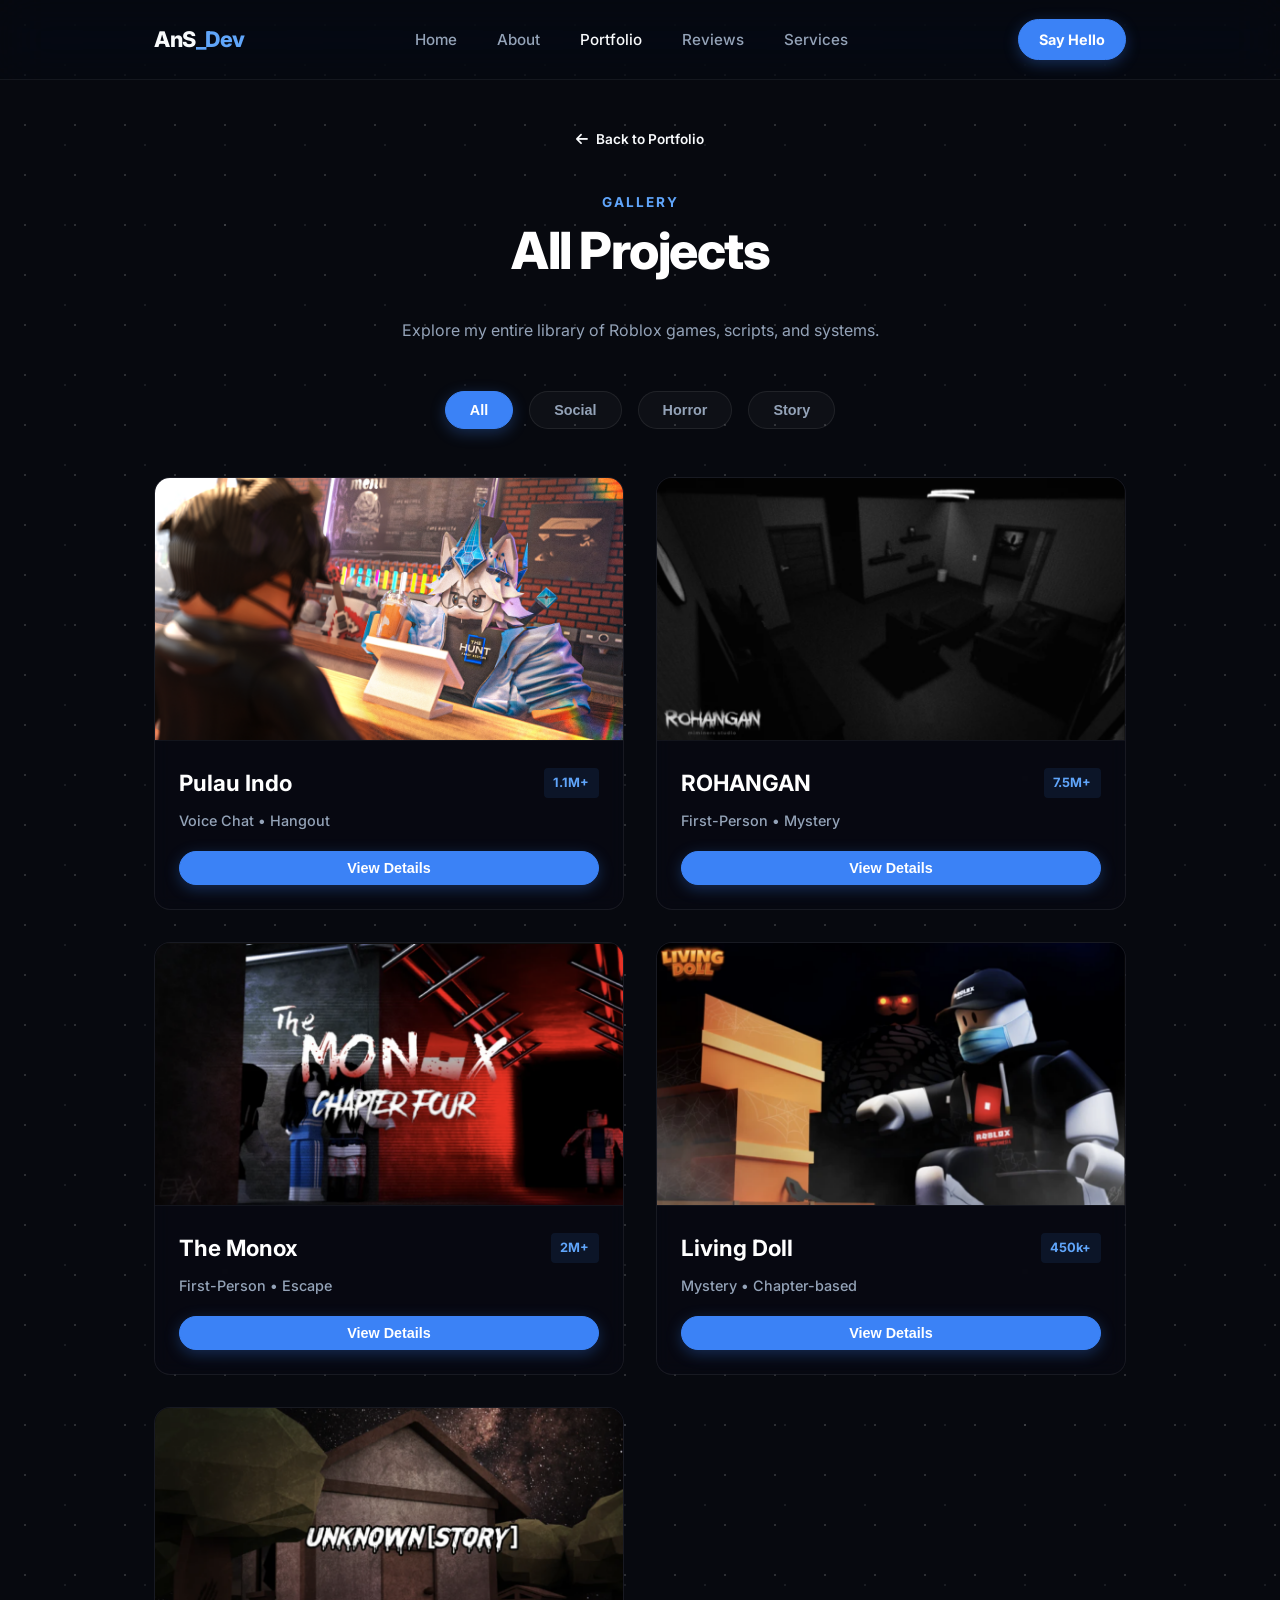
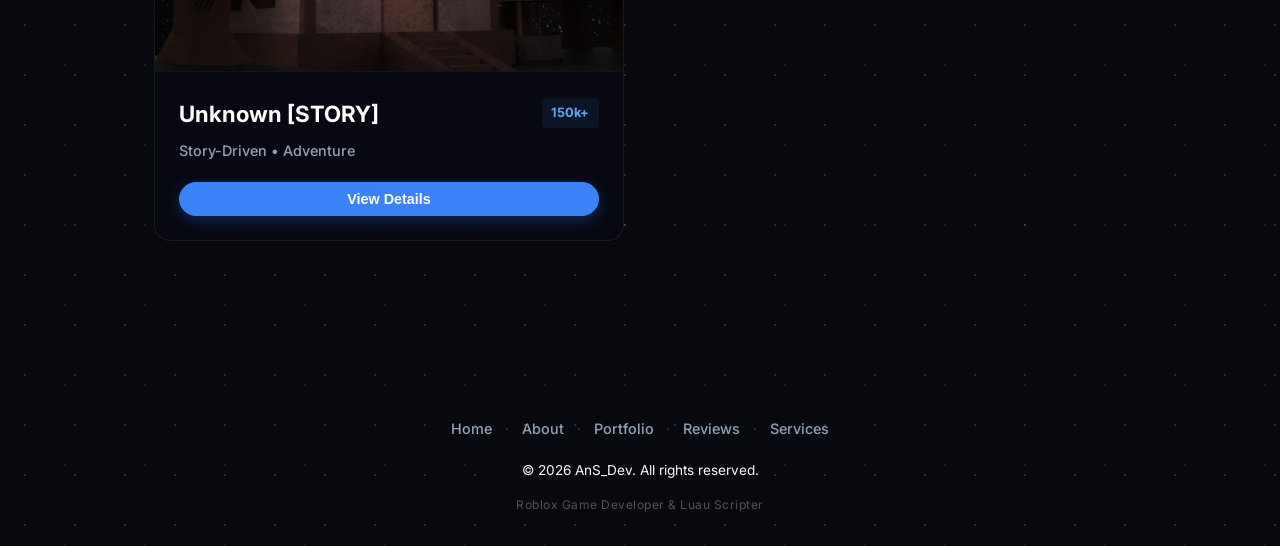
==== projects.html @ 142c3f72 "Add files via upload" ====
<!DOCTYPE html>
<html lang="en">

<head>
  <meta charset="UTF-8">
  <meta name="viewport" content="width=device-width, initial-scale=1.0">
  <title>All Projects | AnS_Dev</title>

  <link rel="preconnect" href="https://fonts.googleapis.com">
  <link rel="preconnect" href="https://fonts.gstatic.com" crossorigin>
  <link href="https://fonts.googleapis.com/css2?family=Inter:wght@400;500;600;700;800;900&display=swap" rel="stylesheet">
  <link rel="stylesheet" href="https://cdnjs.cloudflare.com/ajax/libs/font-awesome/6.5.2/css/all.min.css">

  <link rel="stylesheet" href="css/variables.css">
  <link rel="stylesheet" href="css/base.css">
  <link rel="stylesheet" href="css/components.css">
  <link rel="stylesheet" href="css/about.css">
  <link rel="stylesheet" href="css/portfolio.css">
</head>

<body>

  <!-- Sleek iOS Glass Navigation Always On -->
  <header id="site-header" class="scrolled"> <!-- Force scrolled appearance -->
    <div class="container nav-container">
      <a href="index.html" class="logo">AnS<span>_Dev</span></a>
      <nav>
        <ul class="nav-links">
          <li><a href="index.html#home">Home</a></li>
          <li><a href="index.html#about">About</a></li>
          <li><a href="index.html#portfolio" class="active">Portfolio</a></li>
          <li><a href="index.html#reputation">Reviews</a></li>
          <li><a href="index.html#services">Services</a></li>
        </ul>
      </nav>
      <div class="nav-actions" style="display: flex; align-items: center; gap: 1rem;">
        <a href="index.html#contact" class="btn btn-primary">Say Hello</a>

        <!-- Unique Mobile Menu Toggle -->
        <button class="mobile-toggle-btn" id="mobile-toggle-btn" aria-label="Toggle Menu">
          <span class="toggle-line toggle-line-top"></span>
          <span class="toggle-line toggle-line-bottom"></span>
        </button>
      </div>
    </div>
  </header>

  <!-- Mobile Glass Overlay Menu -->
  <div class="mobile-glass-menu" id="mobile-glass-menu">
    <div class="mobile-nav-container">
      <a href="index.html#home" class="mobile-nav-item">Home</a>
      <a href="index.html#about" class="mobile-nav-item">About</a>
      <a href="index.html#portfolio" class="mobile-nav-item active">Portfolio</a>
      <a href="index.html#reputation" class="mobile-nav-item">Reviews</a>
      <a href="index.html#services" class="mobile-nav-item">Services</a>
    </div>
  </div>

  <main style="padding-top: var(--nav-height);"> <!-- Offset header -->
    
    <!-- Portfolio / Projects Full Section -->
    <section id="portfolio" class="portfolio-section" style="padding: 2.5rem 0 4rem;">
      <div class="container">
        
        <div style="text-align: center; margin-bottom: 3rem; display: flex; flex-direction: column; align-items: center;">
          <a href="index.html#portfolio" class="btn btn-outline" style="margin-bottom: 2rem; border-radius: 50px; padding: 0.5rem 1.2rem; font-size: 0.85rem; display: inline-flex; align-items: center; gap: 0.5rem;">
            <i class="fas fa-arrow-left"></i> Back to Portfolio
          </a>
          <h4 class="section-eyebrow">GALLERY</h4>
          <h2 class="section-title-modern">All Projects</h2>
          <p style="color: var(--text-muted); margin-top: 0.5rem;">Explore my entire library of Roblox games, scripts, and systems.</p>
        </div>
        
        <!-- Filter Bar -->
        <div class="portfolio-filters" id="ui-portfolio-filters">
          <!-- Digenerate oleh app.js -->
        </div>

        <!-- Project Grid -->
        <div class="portfolio-grid" id="ui-portfolio-grid">
          <!-- Digenerate oleh app.js -->
        </div>

        <!-- Pagination Bar -->
        <div class="pagination-controls" id="ui-pagination-controls">
          <!-- Digenerate oleh app.js -->
        </div>

      </div>
    </section>

  </main>

  <!-- === Glassmorphism Project Modal === -->
  <div class="project-modal-overlay" id="project-modal">
    <div class="glass-panel project-modal-content">
      <button class="modal-close-btn" id="modal-close-btn" aria-label="Close">&times;</button>
      
      <div class="modal-body">
        <!-- Left: Image -->
        <div class="modal-img-wrapper">
          <img id="modal-img" src="" alt="Project">
        </div>
        
        <!-- Right: Text Content -->
        <div class="modal-info">
          <div class="modal-header-text">
            <h2 id="modal-title" class="section-title-modern" style="margin-bottom: 0.5rem; font-size: 2.2rem;">Title</h2>
            <div id="modal-tags" class="about-skills-container" style="justify-content: flex-start; margin-bottom: 1.5rem; gap: 0.6rem; display: flex;"></div>
          </div>
          
          <div class="modal-scroll-area">
            <h4 class="modal-subheading">About the Project</h4>
            <p id="modal-desc" class="modal-p-text" style="color: var(--text-muted); line-height: 1.6; font-size: 0.95rem; margin-bottom: 1.5rem;"></p>
            
            <h4 class="modal-subheading">My Contributions</h4>
            <ul id="modal-contributions" class="modal-list" style="list-style: none; padding: 0;"></ul>
          </div>
          
          <div class="modal-actions" style="margin-top: 2rem;">
            <a href="#" id="modal-link" target="_blank" class="btn btn-primary" style="width: 100%;">Play on Roblox</a>
          </div>
        </div>
      </div>
    </div>
  </div>

  <!-- Clean Footer Section -->
  <footer class="site-footer">
    <div class="container footer-content">
      <div class="footer-links">
        <a href="index.html#home">Home</a><span class="dot">&middot;</span>
        <a href="index.html#about">About</a><span class="dot">&middot;</span>
        <a href="index.html#portfolio">Portfolio</a><span class="dot">&middot;</span>
        <a href="index.html#reputation">Reviews</a><span class="dot">&middot;</span>
        <a href="index.html#services">Services</a>
      </div>
      <p class="footer-copyright">
        &copy; <span id="current-year">20XX </span> AnS_Dev. All rights reserved.
      </p>
      <p class="footer-disclaimer">
        Roblox Game Developer & Luau Scripter
      </p>
    </div>
  </footer>

  <script src="js/config.js"></script>
  <script src="js/app.js"></script>
</body>
</html>
---- css/variables.css ----
:root {
  --font-sans: 'Inter', -apple-system, BlinkMacSystemFont, "Segoe UI", Roboto, sans-serif;
  
  /* OpenClaw Inspired Very Dark / Minimal Palette */
  --bg-dark: #07090f; /* Very dark navy, almost black */
  --bg-card: rgba(255, 255, 255, 0.02);
  --bg-card-hover: rgba(255, 255, 255, 0.04);
  
  /* Borders */
  --border-color: rgba(255, 255, 255, 0.08); /* Very faint white line */
  --border-glow: rgba(59, 130, 246, 0.4); /* Blue glow */
  
  /* Accents */
  --primary: #3b82f6; 
  --primary-glow: #60a5fa; 
  
  /* Text */
  --text-main: #f8fafc; /* Crisp clear white */
  --text-muted: #94a3b8; /* Slate gray */
  
  /* Utilities */
  --nav-height: 80px;
  --radius-sm: 8px;
  --radius-md: 16px;
  --radius-pill: 9999px; /* OpenClaw uses rounded pills heavily */
  
  --transition-normal: 0.25s ease;
}
---- css/base.css ----
* {
  margin: 0;
  padding: 0;
  box-sizing: border-box;
}

html {
  scroll-behavior: smooth;
  scroll-padding-top: calc(var(--nav-height) + 1rem);
}

::selection {
  background: var(--primary);
  color: #050812;
  -webkit-text-fill-color: #050812;
}

body {
  font-family: var(--font-sans);
  background-color: var(--bg-dark);
  color: var(--text-main);
  line-height: 1.6;
  font-size: 16px;
  overflow-x: hidden;

  /* Starry 'space' dot background matching reference */
  background-image:
    radial-gradient(rgba(255, 255, 255, 0.15) 1px, transparent 1px),
    radial-gradient(rgba(255, 255, 255, 0.08) 1px, transparent 1px);
  background-size: 50px 50px, 80px 80px;
  background-position: 0 0, 25px 25px;
}

.container {
  max-width: 1100px;
  margin: 0 auto;
  padding: 0 5%;
}

a {
  text-decoration: none;
  color: inherit;
}

img {
  max-width: 100%;
  display: block;
}

ul {
  list-style: none;
}
---- css/components.css ----
/* UI Components */

/* --- Clean Glassmorphism --- */
.glass-panel {
  background: rgba(8, 11, 25, 0.25);
  backdrop-filter: blur(8px);
  -webkit-backdrop-filter: blur(8px);
  border: 1px solid rgba(255, 255, 255, 0.07);
  border-radius: var(--radius-md);
  transition: all var(--transition-normal);
  padding: 1.5rem;
}

.glass-panel:hover {
  background: rgba(8, 11, 25, 0.35);
  border-color: rgba(59, 130, 246, 0.2);
}

/* --- Navigation Bar --- */
/* iOS-style Frosted Glass Effect Always On */
header {
  position: fixed;
  top: 0;
  left: 0;
  width: 100%;
  height: var(--nav-height);
  z-index: 1000;
  display: flex;
  align-items: center;

  background: rgba(7, 9, 15, 0.35);
  /* Transparency */
  backdrop-filter: blur(24px) saturate(180%);
  -webkit-backdrop-filter: blur(24px) saturate(180%);
  border-bottom: 1px solid rgba(255, 255, 255, 0.06);

  transition: all var(--transition-normal);
}

/* Optional slight darkening on scroll, handled smoothly */
header.scrolled {
  background: rgba(7, 9, 15, 0.6);
  border-bottom: 1px solid rgba(255, 255, 255, 0.1);
  box-shadow: 0 4px 30px rgba(0, 0, 0, 0.3);
}

.nav-container {
  display: flex;
  justify-content: space-between;
  align-items: center;
  width: 100%;
  height: 100%;
}

.logo {
  font-size: 1.35rem;
  font-weight: 800;
  color: var(--text-main);
  letter-spacing: -0.5px;
}

.logo span {
  color: var(--primary-glow);
}

.nav-links {
  display: flex;
  gap: 2.5rem;
}

.nav-links a {
  font-size: 0.95rem;
  font-weight: 500;
  color: var(--text-muted);
  transition: color var(--transition-normal);
}

.nav-links a:hover,
.nav-links a.active {
  color: var(--text-main);
}

/* Basic Responsive Nav CSS */
@media (max-width: 900px) {
  .nav-links {
    display: none;
  }
}

/* --- Mobile Menu Toggle (Unique Asymmetrical Style) --- */
.mobile-toggle-btn {
  display: none;
  /* Hidden on desktop */
  flex-direction: column;
  justify-content: center;
  align-items: flex-end;
  /* Align right */
  gap: 6px;
  width: 40px;
  height: 40px;
  background: rgba(255, 255, 255, 0.05);
  /* Slight pill shape for button */
  border: 1px solid rgba(255, 255, 255, 0.05);
  border-radius: 50%;
  /* Circle button */
  cursor: pointer;
  z-index: 2000;
  /* Above overlay */
  transition: all 0.3s ease;
  padding: 0 10px;
}

.mobile-toggle-btn:hover {
  background: rgba(255, 255, 255, 0.1);
}

.toggle-line {
  display: block;
  height: 2px;
  background-color: #fff;
  border-radius: 2px;
  transition: all 0.4s cubic-bezier(0.68, -0.6, 0.32, 1.6);
  /* Bouncy transition */
}

/* Top line is longer */
.toggle-line-top {
  width: 100%;
}

/* Bottom line is shorter */
.toggle-line-bottom {
  width: 60%;
}

/* Active Menu State for Toggle */
.mobile-toggle-btn.active .toggle-line-top {
  transform: translateY(4px) rotate(45deg);
  width: 100%;
}

.mobile-toggle-btn.active .toggle-line-bottom {
  transform: translateY(-4px) rotate(-45deg);
  width: 100%;
  /* Expands to match */
}

/* --- Mobile Glass Overlay Menu --- */
.mobile-glass-menu {
  position: fixed;
  top: 0;
  left: 0;
  width: 100vw;
  height: 100vh;
  background: rgba(5, 8, 18, 0.85);
  /* Dark tint */
  backdrop-filter: blur(20px);
  -webkit-backdrop-filter: blur(20px);
  z-index: 1500;
  display: flex;
  flex-direction: column;
  justify-content: center;
  align-items: center;
  opacity: 0;
  visibility: hidden;
  transition: all 0.4s cubic-bezier(0.4, 0, 0.2, 1);
  transform: translateY(-20px);
  /* Slight slide down effect */
}

.mobile-glass-menu.open {
  opacity: 1;
  visibility: visible;
  transform: translateY(0);
}

.mobile-nav-container {
  display: flex;
  flex-direction: column;
  gap: 2rem;
  text-align: center;
}

.mobile-nav-item {
  font-size: 2rem;
  font-weight: 700;
  color: var(--text-muted);
  text-decoration: none;
  letter-spacing: -1px;
  transition: all 0.3s ease;
  position: relative;
}

.mobile-nav-item:hover,
.mobile-nav-item.active {
  color: #fff;
  transform: scale(1.05);
  /* Modern scaling */
}

/* Show toggle on mobile screens */
@media (max-width: 900px) {
  .mobile-toggle-btn {
    display: flex;
  }
}

/* --- Footer --- */
.site-footer {
  padding: 4rem 0 2rem;
  background: transparent;
  border-top: none;
  text-align: center;
}

.footer-content {
  display: flex;
  flex-direction: column;
  align-items: center;
  gap: 0.8rem;
}

.footer-links {
  display: flex;
  align-items: center;
  flex-wrap: wrap;
  justify-content: center;
  gap: 0.8rem;
  margin-bottom: 0.5rem;
}

.footer-links a {
  color: var(--text-muted);
  font-size: 0.9rem;
  text-decoration: none;
  font-weight: 500;
  transition: color var(--transition-normal);
}

.footer-links a:hover {
  color: var(--primary);
}

.footer-links .dot {
  color: rgba(255, 255, 255, 0.2);
  font-size: 0.9rem;
}

.footer-copyright {
  color: var(--text-main);
  font-size: 0.85rem;
}

.footer-disclaimer {
  color: rgba(255, 255, 255, 0.3);
  font-size: 0.75rem;
  letter-spacing: 0.5px;
}

/* --- Buttons & Pills --- */
.btn {
  display: inline-flex;
  align-items: center;
  justify-content: center;
  padding: 0.5rem 1.25rem;
  border-radius: var(--radius-pill);
  font-size: 0.9rem;
  font-weight: 600;
  transition: all var(--transition-normal);
  border: 1px solid transparent;
  cursor: pointer;
}

.btn-primary {
  background: var(--primary);
  /* Solid blue */
  border-color: var(--primary);
  color: #ffffff;
  box-shadow: 0 4px 15px rgba(59, 130, 246, 0.3);
  /* Subtle matching glow */
  font-weight: 700;
}

.btn-primary:hover {
  background: #2563eb;
  /* Slightly darker/vibrant */
  border-color: #2563eb;
  box-shadow: 0 6px 20px rgba(59, 130, 246, 0.5);
  /* Stronger glow */
  transform: translateY(-1px);
}

/* --- Social Pills --- */
.social-pill {
  display: inline-flex;
  align-items: center;
  background: rgba(255, 255, 255, 0.03);
  border: 1px solid var(--border-color);
  border-radius: var(--radius-pill);
  padding: 0.5rem 1rem;
  font-size: 0.85rem;
  color: var(--text-muted);
  font-weight: 500;
  gap: 0.6rem;
  transition: all var(--transition-normal);
  text-decoration: none;
}

.social-pill:hover {
  border-color: var(--border-glow);
  background: rgba(59, 130, 246, 0.05);
  /* very faint primary tint */
  color: var(--text-main);
  transform: translateY(-2px);
  box-shadow: 0 4px 15px rgba(59, 130, 246, 0.15);
}

.social-pill svg {
  width: 14px;
  height: 14px;
  fill: currentColor;
}

.social-pill i {
  font-size: 14px;
}
---- css/about.css ----
/* About Section */
.about-section {
  padding: 6rem 0;
  min-height: 80vh;
  display: flex;
  align-items: center;
}

.about-bento-grid {
  display: grid;
  grid-template-columns: 340px 1fr;
  gap: 2rem;
}

/* Left Card: Image & Tags */
.about-image-card {
  padding: 2.2rem;
  display: flex;
  flex-direction: column;
  justify-content: flex-start;
  align-items: center;
  gap: 1.5rem;
}

.about-img-wrapper {
  width: 100%;
  aspect-ratio: 1/1;
  border-radius: var(--radius-md);
  overflow: hidden;
  position: relative;
  box-shadow: 0 10px 30px rgba(0, 0, 0, 0.4);
  border: 1px solid rgba(59, 130, 246, 0.15);
}

.about-img-wrapper img {
  width: 100%;
  height: 100%;
  object-fit: cover;
  display: block;
  transition: transform var(--transition-normal);
}

.about-image-card:hover .about-img-wrapper img {
  transform: scale(1.05);
}

/* Right Card: Content */
.about-content-card {
  padding: 3rem;
  display: flex;
  flex-direction: column;
  justify-content: flex-start;
}

.section-eyebrow {
  font-size: 0.85rem;
  color: var(--primary-glow);
  font-weight: 700;
  letter-spacing: 2px;
  text-transform: uppercase;
  margin-bottom: 0.5rem;
}

.section-title-modern {
  font-size: 3.2rem;
  font-weight: 800;
  color: #fff;
  margin-bottom: 2rem;
  letter-spacing: -1.5px;
  line-height: 1.1;
}

.about-text-container p {
  font-size: 1.05rem;
  color: var(--text-muted);
  line-height: 1.8;
  margin-bottom: 1.5rem;
}

.about-text-container p strong {
  color: #fff;
  font-weight: 700;
}

.about-skills-container {
  display: flex;
  flex-wrap: wrap;
  justify-content: center;
  gap: 0.5rem;
  margin-bottom: 0.5rem;
}

.skill-badge {
  background: rgba(255, 255, 255, 0.04);
  border: 1px solid rgba(255, 255, 255, 0.08);
  padding: 0.4rem 1rem;
  border-radius: 999px;
  font-size: 0.75rem;
  font-weight: 500;
  color: var(--text-main);
  transition: all var(--transition-normal);
  cursor: default;
}

.skill-badge:hover {
  border-color: rgba(59, 130, 246, 0.5);
  background: rgba(59, 130, 246, 0.1);
  color: #ffffff;
  transform: translateY(-2px);
  box-shadow: 0 5px 15px rgba(59, 130, 246, 0.15);
}

/* --- Responsive Adjustments --- */
@media (max-width: 900px) {
  .about-bento-grid {
    grid-template-columns: 1fr;
  }

  .about-image-card {
    max-width: 400px;
    margin: 0 auto;
  }

  .about-content-card {
    padding: 2.5rem;
  }

  .section-title-modern {
    font-size: 2.5rem;
  }
}

@media (max-width: 480px) {
  .about-section {
    padding: 4rem 0;
  }

  .about-content-card {
    padding: 1.5rem;
  }

  .section-title-modern {
    font-size: 2.2rem;
  }
}
---- css/portfolio.css ----
/* PORTFOLIO GRID & CARDS */

.portfolio-filters {
  display: flex;
  justify-content: center;
  flex-wrap: wrap;
  gap: 1rem;
  margin-bottom: 3rem;
}

.filter-btn {
  background: rgba(255, 255, 255, 0.03);
  border: 1px solid rgba(255, 255, 255, 0.08);
  padding: 0.6rem 1.5rem;
  border-radius: 999px;
  color: var(--text-muted);
  font-weight: 600;
  font-size: 0.9rem;
  cursor: pointer;
  transition: all 0.3s ease;
}

.filter-btn:hover {
  background: rgba(255, 255, 255, 0.08);
  color: #fff;
}

.filter-btn.active {
  background: var(--primary);
  border-color: var(--primary);
  color: #fff;
  box-shadow: 0 4px 15px rgba(59, 130, 246, 0.3);
}

.portfolio-grid {
  display: grid;
  grid-template-columns: repeat(2, 1fr);
  gap: 2rem;
  margin-bottom: 3rem;
}

.project-card {
  display: flex;
  flex-direction: column;
  padding: 0;
  overflow: hidden;
  cursor: pointer;
}

.project-card-content {
  padding: 1.5rem;
  display: flex;
  flex-direction: column;
  flex: 1;
}

.project-thumb {
  width: 100%;
  aspect-ratio: 16/9;
  overflow: hidden;
  border-bottom: 1px solid rgba(255, 255, 255, 0.05);
}

.project-thumb img {
  width: 100%;
  height: 100%;
  object-fit: cover;
  transition: transform 0.5s ease;
}

.project-card:hover .project-thumb img {
  transform: scale(1.08);
}

.project-title {
  font-size: 1.4rem;
  font-weight: 700;
  color: #fff;
  margin-bottom: 0.5rem;
  display: flex;
  justify-content: space-between;
  align-items: center;
}

.project-visits {
  font-size: 0.8rem;
  color: var(--primary-glow);
  background: rgba(59, 130, 246, 0.1);
  padding: 0.3rem 0.6rem;
  border-radius: 4px;
  font-weight: 700;
}

.project-genre {
  color: var(--text-muted);
  font-size: 0.9rem;
  font-weight: 500;
  margin-bottom: 1.2rem;
}

/* === GLASS MODAL === */

.project-modal-overlay {
  position: fixed;
  top: 0;
  left: 0;
  width: 100vw;
  height: 100vh;
  background: rgba(5, 8, 18, 0.85);
  backdrop-filter: blur(12px);
  -webkit-backdrop-filter: blur(12px);
  z-index: 3000;
  display: flex;
  justify-content: center;
  align-items: center;
  opacity: 0;
  visibility: hidden;
  transition: all 0.3s ease;
}

.project-modal-overlay.open {
  opacity: 1;
  visibility: visible;
}

.project-modal-content {
  width: 90%;
  max-width: 900px;
  max-height: 90vh;
  position: relative;
  display: flex;
  flex-direction: column;
  transform: scale(0.95) translateY(20px);
  transition: all 0.4s cubic-bezier(0.175, 0.885, 0.32, 1.275);
  overflow: hidden;
  padding: 0;
}

.project-modal-overlay.open .project-modal-content {
  transform: scale(1) translateY(0);
}

.modal-close-btn {
  position: absolute;
  top: 1rem;
  right: 1.5rem;
  background: transparent;
  border: none;
  color: rgba(255, 255, 255, 0.5);
  font-size: 2.5rem;
  cursor: pointer;
  z-index: 10;
  transition: color 0.3s ease;
  line-height: 1;
}

.modal-close-btn:hover {
  color: #fff;
}

.modal-body {
  display: grid;
  grid-template-columns: 1fr 1fr;
  height: 100%;
}

.modal-img-wrapper {
  background: #000;
}

.modal-img-wrapper img {
  width: 100%;
  height: 100%;
  object-fit: cover;
  opacity: 0.85;
}

.modal-info {
  padding: 3rem 2.5rem;
  display: flex;
  flex-direction: column;
  max-height: 90vh;
}

.modal-scroll-area {
  flex: 1;
  overflow-y: auto;
  padding-right: 1rem;
}

/* Custom Scrollbar for Modal */
.modal-scroll-area::-webkit-scrollbar {
  width: 6px;
}

.modal-scroll-area::-webkit-scrollbar-track {
  background: rgba(255, 255, 255, 0.02);
}

.modal-scroll-area::-webkit-scrollbar-thumb {
  background: rgba(255, 255, 255, 0.1);
  border-radius: 10px;
}

.modal-subheading {
  font-size: 0.9rem;
  color: var(--primary-glow);
  text-transform: uppercase;
  letter-spacing: 2px;
  margin-bottom: 0.8rem;
  font-weight: 700;
}

.modal-p-text {
  color: var(--text-muted);
  font-size: 0.95rem;
  line-height: 1.7;
}

.modal-list {
  list-style: none;
  padding: 0;
}

.modal-list li {
  color: var(--text-main);
  font-size: 0.95rem;
  line-height: 1.6;
  margin-bottom: 0.8rem;
  padding-left: 1.5rem;
  position: relative;
}

.modal-list li::before {
  content: "▹";
  color: var(--primary);
  position: absolute;
  left: 0;
  top: 0;
  font-size: 1.2rem;
}

/* === MARQUEE CONVEYER BELT (Home Page) === */

.view-all-link {
  color: var(--primary-glow);
  font-size: 0.95rem;
  font-weight: 600;
  text-decoration: none;
  transition: all 0.3s ease;
  display: inline-flex;
  align-items: center;
  gap: 0.5rem;
}

.view-all-link:hover {
  color: #fff;
  transform: translateX(4px);
}

.marquee-track-container {
  width: 100%;
  overflow: hidden;
  position: relative;
  /* fade out edges slightly */
  mask-image: linear-gradient(to right, transparent, black 5%, black 95%, transparent);
  -webkit-mask-image: linear-gradient(to right, transparent, black 10%, black 90%, transparent);
  padding: 1rem 0 3rem;
}

.marquee-track {
  display: flex;
  gap: 1.5rem;
  width: max-content;
  animation: scrollMarquee 45s linear infinite;
}

.marquee-track.track-reverse {
  animation: scrollMarqueeReverse 45s linear infinite;
}

.marquee-track:hover {
  animation-play-state: paused !important;
  /* Smooth individual hover stop */
}

@keyframes scrollMarquee {
  0% {
    transform: translateX(0);
  }

  100% {
    transform: translateX(-50%);
  }

  /* Animates half way (over duplicated items) */
}

@keyframes scrollMarqueeReverse {
  0% {
    transform: translateX(-50%);
  }

  100% {
    transform: translateX(0);
  }
}

.marquee-track .project-card {
  width: 320px;
  flex-shrink: 0;
  transition: transform 0.4s cubic-bezier(0.175, 0.885, 0.32, 1.275);
}

.marquee-track .project-card:hover {
  transform: scale(1.03);
}

/* Mobile Adjustments */
@media (max-width: 900px) {
  .portfolio-grid {
    grid-template-columns: repeat(2, 1fr);
    gap: 1rem;
  }

  .project-card-content {
    padding: 1rem;
  }

  .project-title {
    font-size: 1.1rem;
    flex-direction: column;
    align-items: flex-start;
    gap: 0.5rem;
  }

  .project-btn-mobile {
    padding: 0.5rem 1rem;
    font-size: 0.8rem;
  }

  .marquee-track-container {
    mask-image: none;
    -webkit-mask-image: none;
  }

  .modal-body {
    grid-template-columns: 1fr;
    overflow-y: auto;
    /* Scroll the whole modal on mobile */
  }

  .modal-img-wrapper {
    height: 250px;
  }

  .modal-info {
    padding: 2rem 1.5rem;
    max-height: none;
    /* Let it stretch */
  }

  .modal-scroll-area {
    overflow-y: visible;
    /* Disable inner scroll on mobile */
  }
}

/* === PAGINATION === */
.pagination-controls {
  display: flex;
  justify-content: center;
  align-items: center;
  gap: 0.5rem;
  margin-top: 2rem;
}

.page-btn {
  background: rgba(255, 255, 255, 0.03);
  border: 1px solid rgba(255, 255, 255, 0.1);
  color: var(--text-muted);
  width: 40px;
  height: 40px;
  border-radius: 8px;
  display: flex;
  justify-content: center;
  align-items: center;
  font-weight: 600;
  cursor: pointer;
  transition: all 0.3s ease;
}

.page-btn:hover:not(:disabled) {
  background: rgba(255, 255, 255, 0.08);
  color: #fff;
}

.page-btn.active {
  background: var(--primary);
  border-color: var(--primary);
  color: #fff;
  box-shadow: 0 4px 15px rgba(59, 130, 246, 0.3);
}

.page-btn:disabled {
  opacity: 0.3;
  cursor: not-allowed;
}
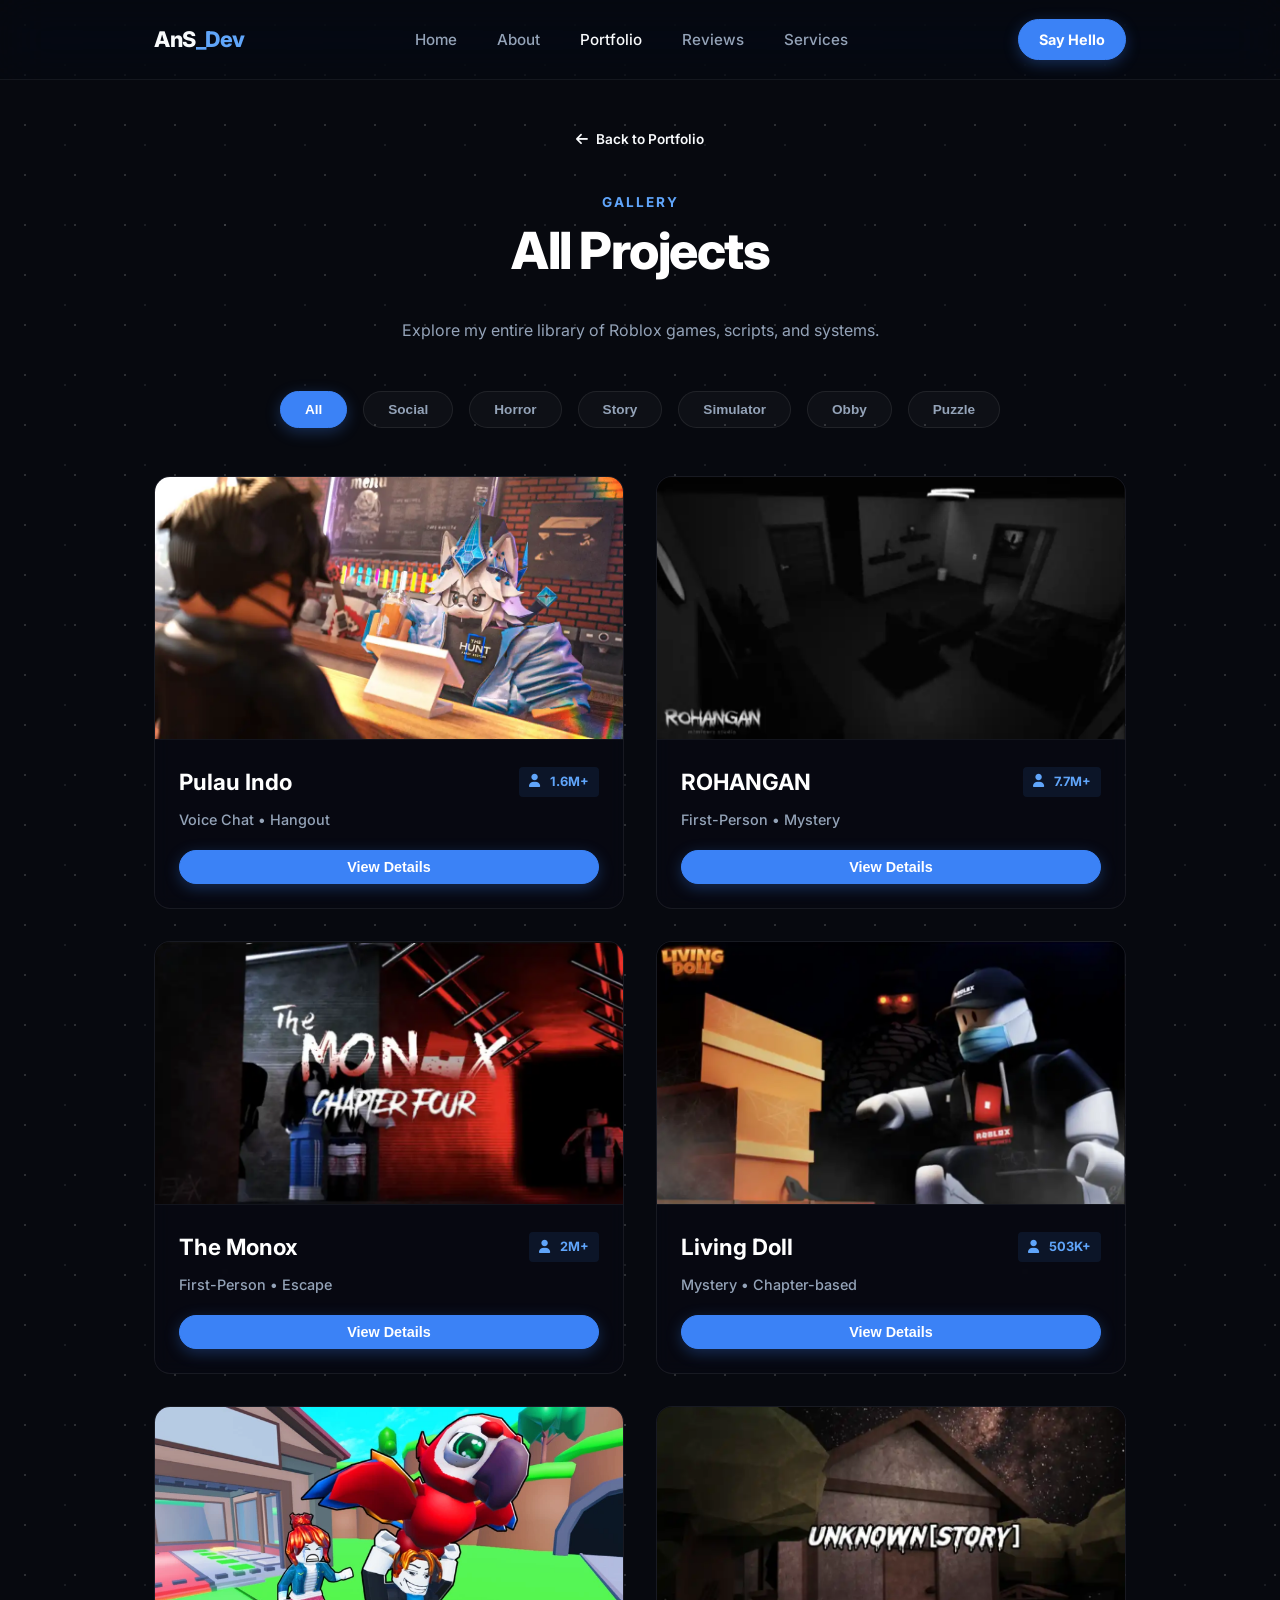
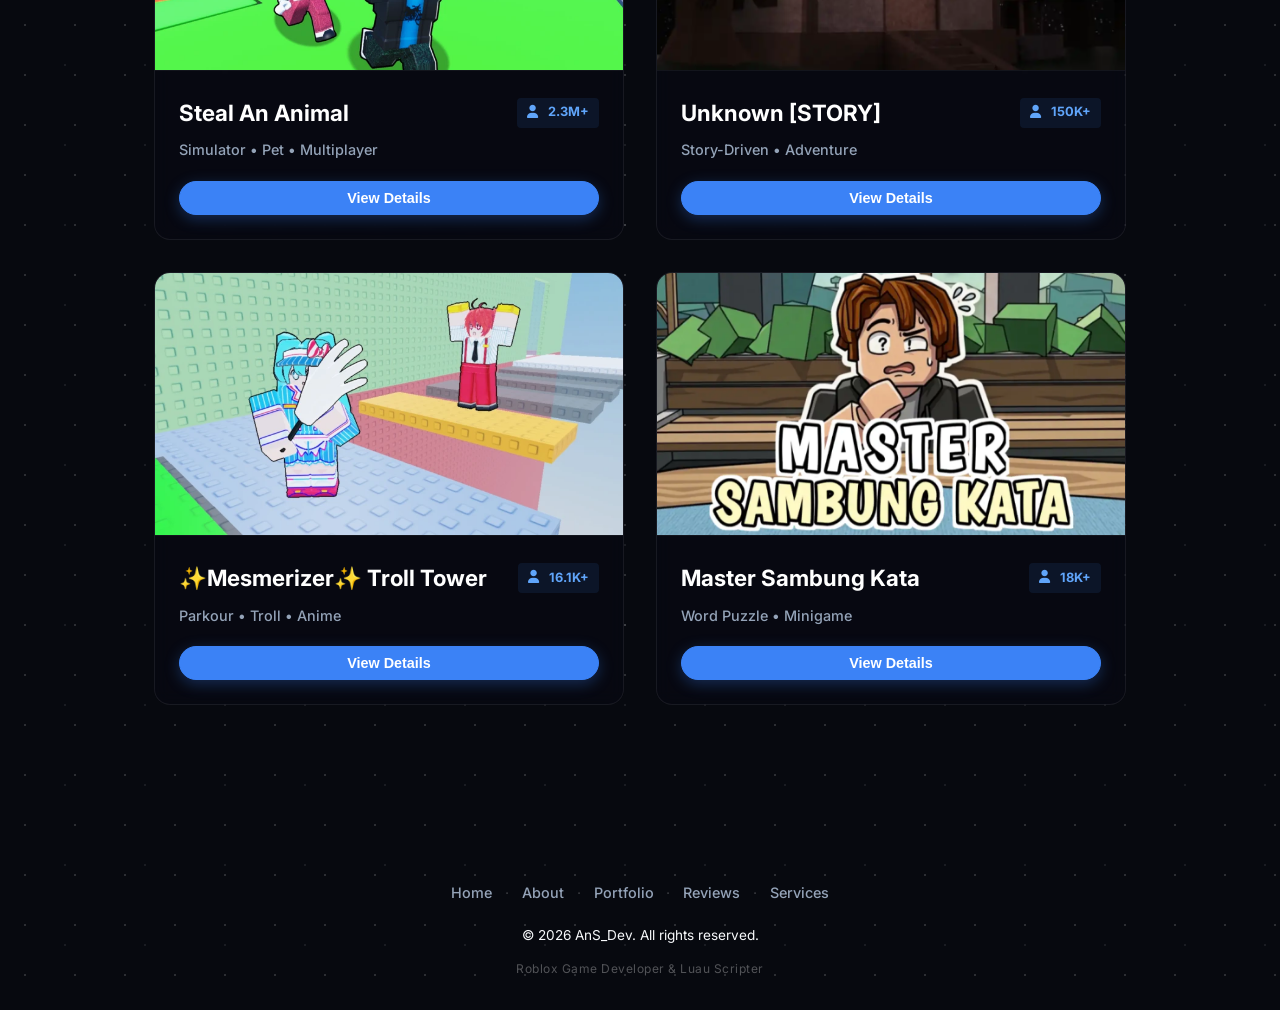
==== commit dbe98809: "Add files via upload" ====
--- a/projects.html
+++ b/projects.html
@@ -5,10 +5,12 @@
   <meta charset="UTF-8">
   <meta name="viewport" content="width=device-width, initial-scale=1.0">
   <title>All Projects | AnS_Dev</title>
+  <link rel="icon" type="image/jpeg" href="assets/images/fav-icon.webp">
 
   <link rel="preconnect" href="https://fonts.googleapis.com">
   <link rel="preconnect" href="https://fonts.gstatic.com" crossorigin>
-  <link href="https://fonts.googleapis.com/css2?family=Inter:wght@400;500;600;700;800;900&display=swap" rel="stylesheet">
+  <link href="https://fonts.googleapis.com/css2?family=Inter:wght@400;500;600;700;800;900&display=swap"
+    rel="stylesheet">
   <link rel="stylesheet" href="https://cdnjs.cloudflare.com/ajax/libs/font-awesome/6.5.2/css/all.min.css">
 
   <link rel="stylesheet" href="css/variables.css">
@@ -57,20 +59,23 @@
   </div>
 
   <main style="padding-top: var(--nav-height);"> <!-- Offset header -->
-    
+
     <!-- Portfolio / Projects Full Section -->
     <section id="portfolio" class="portfolio-section" style="padding: 2.5rem 0 4rem;">
       <div class="container">
-        
-        <div style="text-align: center; margin-bottom: 3rem; display: flex; flex-direction: column; align-items: center;">
-          <a href="index.html#portfolio" class="btn btn-outline" style="margin-bottom: 2rem; border-radius: 50px; padding: 0.5rem 1.2rem; font-size: 0.85rem; display: inline-flex; align-items: center; gap: 0.5rem;">
+
+        <div
+          style="text-align: center; margin-bottom: 3rem; display: flex; flex-direction: column; align-items: center;">
+          <a href="index.html#portfolio" class="btn btn-outline"
+            style="margin-bottom: 2rem; border-radius: 50px; padding: 0.5rem 1.2rem; font-size: 0.85rem; display: inline-flex; align-items: center; gap: 0.5rem;">
             <i class="fas fa-arrow-left"></i> Back to Portfolio
           </a>
           <h4 class="section-eyebrow">GALLERY</h4>
           <h2 class="section-title-modern">All Projects</h2>
-          <p style="color: var(--text-muted); margin-top: 0.5rem;">Explore my entire library of Roblox games, scripts, and systems.</p>
+          <p style="color: var(--text-muted); margin-top: 0.5rem;">Explore my entire library of Roblox games, scripts,
+            and systems.</p>
         </div>
-        
+
         <!-- Filter Bar -->
         <div class="portfolio-filters" id="ui-portfolio-filters">
           <!-- Digenerate oleh app.js -->
@@ -95,28 +100,29 @@
   <div class="project-modal-overlay" id="project-modal">
     <div class="glass-panel project-modal-content">
       <button class="modal-close-btn" id="modal-close-btn" aria-label="Close">&times;</button>
-      
+
       <div class="modal-body">
         <!-- Left: Image -->
         <div class="modal-img-wrapper">
           <img id="modal-img" src="" alt="Project">
         </div>
-        
+
         <!-- Right: Text Content -->
         <div class="modal-info">
           <div class="modal-header-text">
-            <h2 id="modal-title" class="section-title-modern" style="margin-bottom: 0.5rem; font-size: 2.2rem;">Title</h2>
-            <div id="modal-tags" class="about-skills-container" style="justify-content: flex-start; margin-bottom: 1.5rem; gap: 0.6rem; display: flex;"></div>
+            <h2 id="modal-title" class="section-title-modern" style="margin-bottom: 0.2rem; font-size: 2.2rem;">Title</h2>
+            <div id="modal-duration" class="modal-duration-text"></div>
+            <div id="modal-tags" class="about-skills-container"
+              style="justify-content: flex-start; margin-bottom: 1.5rem;"></div>
+            <div id="modal-stats" class="modal-stats-group" style="margin-bottom: 1.5rem;"></div>
           </div>
-          
           <div class="modal-scroll-area">
             <h4 class="modal-subheading">About the Project</h4>
-            <p id="modal-desc" class="modal-p-text" style="color: var(--text-muted); line-height: 1.6; font-size: 0.95rem; margin-bottom: 1.5rem;"></p>
-            
-            <h4 class="modal-subheading">My Contributions</h4>
-            <ul id="modal-contributions" class="modal-list" style="list-style: none; padding: 0;"></ul>
+            <p id="modal-desc" class="modal-p-text"></p>
+            <h4 class="modal-subheading" style="margin-top: 1.5rem;">My Contributions</h4>
+            <ul id="modal-contributions" class="modal-list"></ul>
           </div>
-          
+
           <div class="modal-actions" style="margin-top: 2rem;">
             <a href="#" id="modal-link" target="_blank" class="btn btn-primary" style="width: 100%;">Play on Roblox</a>
           </div>
@@ -147,4 +153,5 @@
   <script src="js/config.js"></script>
   <script src="js/app.js"></script>
 </body>
-</html>
+
+</html>
--- a/css/variables.css
+++ b/css/variables.css
@@ -1,28 +1,33 @@
 :root {
   --font-sans: 'Inter', -apple-system, BlinkMacSystemFont, "Segoe UI", Roboto, sans-serif;
-  
+
   /* OpenClaw Inspired Very Dark / Minimal Palette */
-  --bg-dark: #07090f; /* Very dark navy, almost black */
+  --bg-dark: #07090f;
+  /* Very dark navy, almost black */
   --bg-card: rgba(255, 255, 255, 0.02);
   --bg-card-hover: rgba(255, 255, 255, 0.04);
-  
+
   /* Borders */
-  --border-color: rgba(255, 255, 255, 0.08); /* Very faint white line */
-  --border-glow: rgba(59, 130, 246, 0.4); /* Blue glow */
-  
+  --border-color: rgba(255, 255, 255, 0.08);
+  /* Very faint white line */
+  --border-glow: rgba(59, 130, 246, 0.4);
+  /* Blue glow */
+
   /* Accents */
-  --primary: #3b82f6; 
-  --primary-glow: #60a5fa; 
-  
+  --primary: #3b82f6;
+  --primary-glow: #60a5fa;
+
   /* Text */
-  --text-main: #f8fafc; /* Crisp clear white */
-  --text-muted: #94a3b8; /* Slate gray */
-  
+  --text-main: #f8fafc;
+  /* Crisp clear white */
+  --text-muted: #94a3b8;
+  /* Slate gray */
+
   /* Utilities */
   --nav-height: 80px;
   --radius-sm: 8px;
   --radius-md: 16px;
-  --radius-pill: 9999px; /* OpenClaw uses rounded pills heavily */
-  
+  --radius-pill: 9999px;
+
   --transition-normal: 0.25s ease;
-}
+}
--- a/css/components.css
+++ b/css/components.css
@@ -17,7 +17,7 @@
 }
 
 /* --- Navigation Bar --- */
-/* iOS-style Frosted Glass Effect Always On */
+/* Frosted Glass Effect */
 header {
   position: fixed;
   top: 0;
@@ -87,7 +87,7 @@
   }
 }
 
-/* --- Mobile Menu Toggle (Unique Asymmetrical Style) --- */
+/* --- Mobile Menu Toggle (Asymmetrical Style) --- */
 .mobile-toggle-btn {
   display: none;
   /* Hidden on desktop */
@@ -195,7 +195,6 @@
 .mobile-nav-item.active {
   color: #fff;
   transform: scale(1.05);
-  /* Modern scaling */
 }
 
 /* Show toggle on mobile screens */
--- a/css/portfolio.css
+++ b/css/portfolio.css
@@ -4,8 +4,17 @@
   display: flex;
   justify-content: center;
   flex-wrap: wrap;
-  gap: 1rem;
-  margin-bottom: 3rem;
+  gap: 0.75rem;
+  margin: 0 auto 3rem auto;
+  max-width: 450px; /* Encourages wrap at ~3 items on mobile */
+}
+
+/* Limit to roughly 5 genres per line on desktop by controlling container width */
+@media (min-width: 900px) {
+  .portfolio-filters {
+    max-width: 950px; /* Encourages wrap at ~5 items on desktop */
+    gap: 1rem;
+  }
 }
 
 .filter-btn {
@@ -15,9 +24,13 @@
   border-radius: 999px;
   color: var(--text-muted);
   font-weight: 600;
-  font-size: 0.9rem;
+  font-size: 0.85rem;
   cursor: pointer;
   transition: all 0.3s ease;
+  width: auto;
+  flex: 0 1 auto;
+  text-align: center;
+  white-space: nowrap;
 }
 
 .filter-btn:hover {
@@ -79,7 +92,8 @@
   margin-bottom: 0.5rem;
   display: flex;
   justify-content: space-between;
-  align-items: center;
+  align-items: flex-start;
+  gap: 1rem;
 }
 
 .project-visits {
@@ -89,6 +103,110 @@
   padding: 0.3rem 0.6rem;
   border-radius: 4px;
   font-weight: 700;
+  display: flex;
+  align-items: center;
+  gap: 0.4rem;
+  margin-top: 3px;
+  flex-shrink: 0;
+}
+
+.modal-duration-text {
+  font-size: 0.85rem;
+  color: var(--text-muted);
+  margin-bottom: 1.2rem;
+  display: flex;
+  align-items: center;
+  gap: 0.5rem;
+  font-weight: 500;
+}
+
+.modal-duration-text i {
+  font-size: 0.9rem;
+  opacity: 0.8;
+}
+
+.modal-stats-group {
+  display: flex;
+  gap: 2rem;
+  flex-wrap: wrap;
+}
+
+.modal-stat-item {
+  display: flex;
+  align-items: center;
+  gap: 0.6rem;
+  color: #fff;
+  font-weight: 600;
+  font-size: 1rem;
+}
+
+.modal-stat-item i {
+  font-size: 1.1rem;
+  background-clip: text;
+  -webkit-background-clip: text;
+  -webkit-text-fill-color: transparent;
+  display: inline-block;
+}
+
+.modal-stat-item[data-tooltip="Total Visits"] i {
+  background-image: linear-gradient(135deg, #60a5fa, #3b82f6);
+}
+
+.modal-stat-item[data-tooltip="Total Likes"] i {
+  background-image: linear-gradient(135deg, #4ade80, #10b981);
+}
+
+.modal-stat-item[data-tooltip="Total Favorites"] i {
+  background-image: linear-gradient(135deg, #fbbf24, #f59e0b);
+}
+
+/* CUSTOM TOOLTIP SYSTEM */
+[data-tooltip] {
+  position: relative;
+  cursor: help;
+}
+
+[data-tooltip]::before,
+[data-tooltip]::after {
+  position: absolute;
+  left: 50%;
+  transform: translateX(-50%) translateY(5px);
+  opacity: 0;
+  visibility: hidden;
+  transition: all 0.3s cubic-bezier(0.175, 0.885, 0.32, 1.275);
+  z-index: 1000;
+  pointer-events: none;
+}
+
+[data-tooltip]::after {
+  content: attr(data-tooltip);
+  bottom: calc(100% + 12px);
+  background: rgba(7, 9, 15, 0.85);
+  backdrop-filter: blur(10px);
+  -webkit-backdrop-filter: blur(10px);
+  color: var(--text-main);
+  font-size: 0.75rem;
+  font-weight: 500;
+  padding: 0.5rem 0.9rem;
+  border-radius: 8px;
+  white-space: nowrap;
+  border: 1px solid rgba(255, 255, 255, 0.1);
+  box-shadow: 0 10px 30px rgba(0, 0, 0, 0.6);
+}
+
+/* Tooltip Arrow */
+[data-tooltip]::before {
+  content: '';
+  bottom: calc(100% + 2px);
+  border: 6px solid transparent;
+  border-top-color: rgba(255, 255, 255, 0.1);
+}
+
+[data-tooltip]:hover::after,
+[data-tooltip]:hover::before {
+  opacity: 1;
+  visibility: visible;
+  transform: translateX(-50%) translateY(0);
 }
 
 .project-genre {
